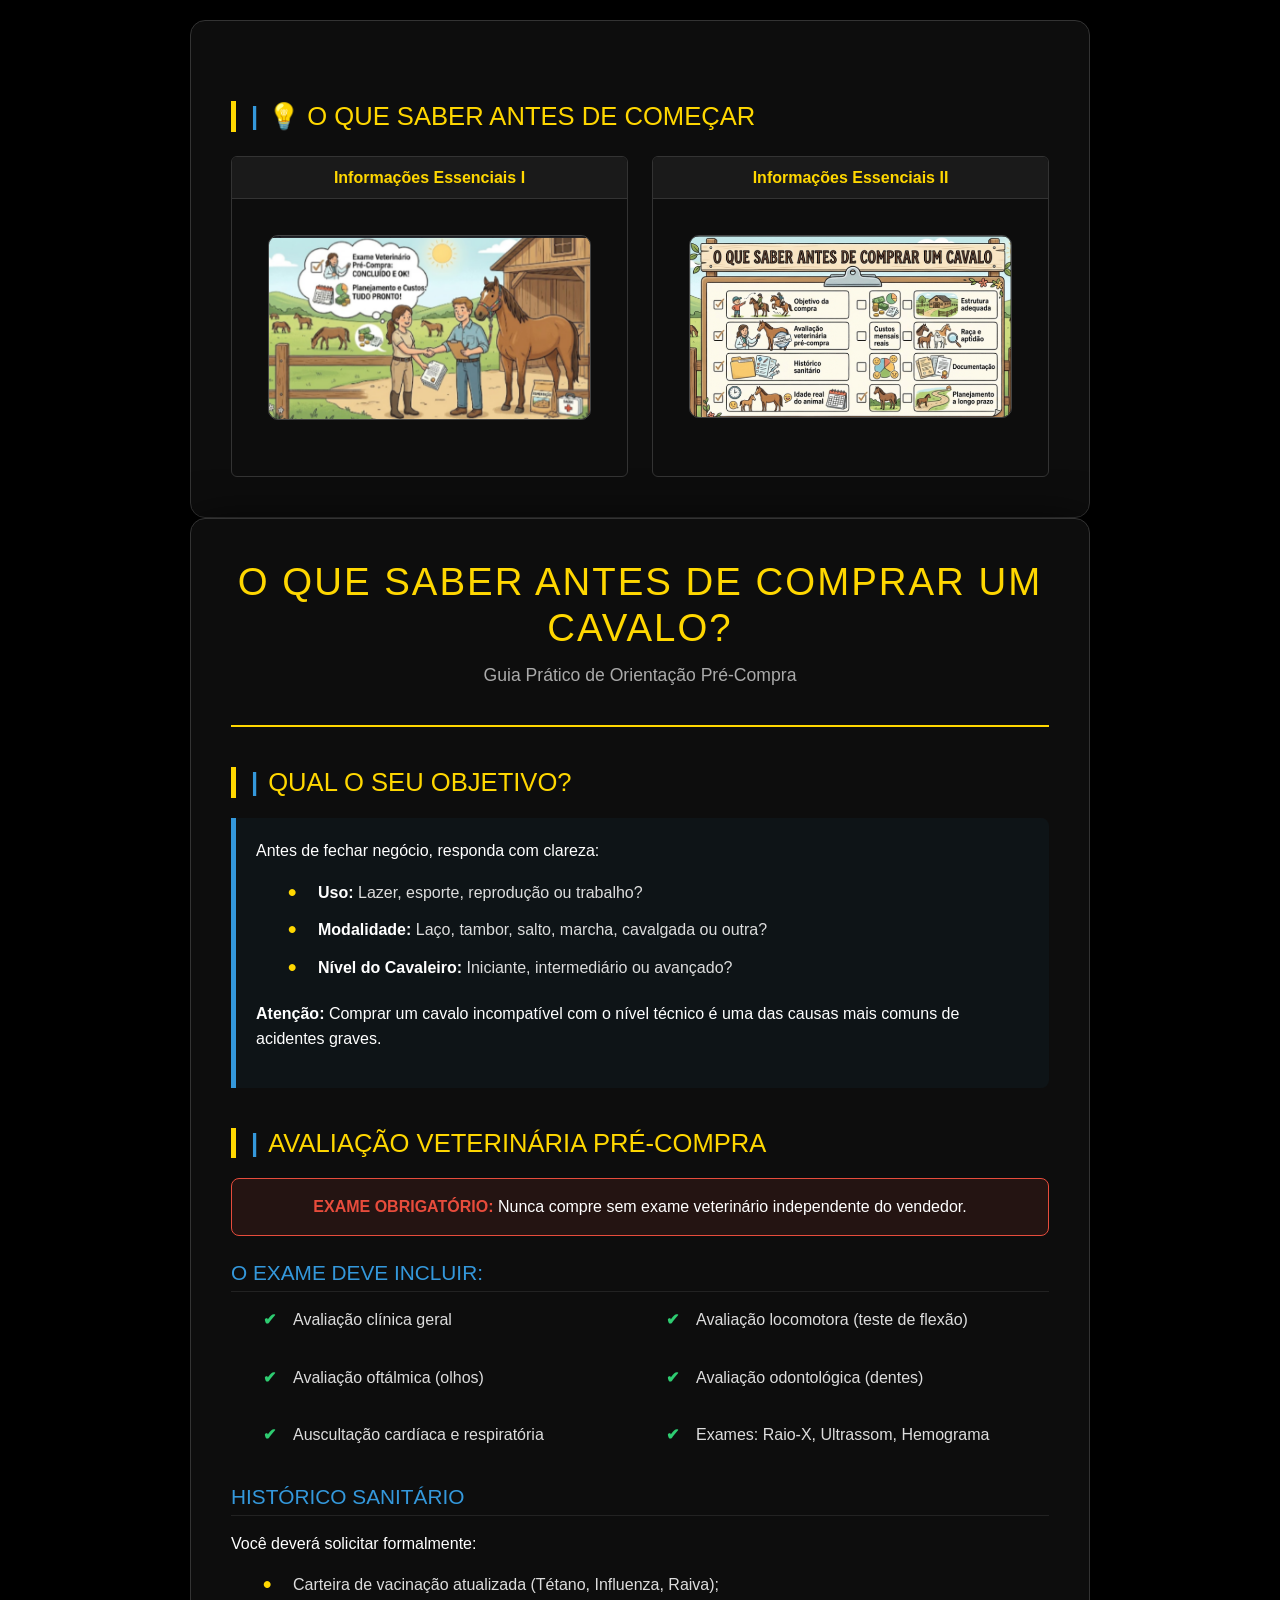
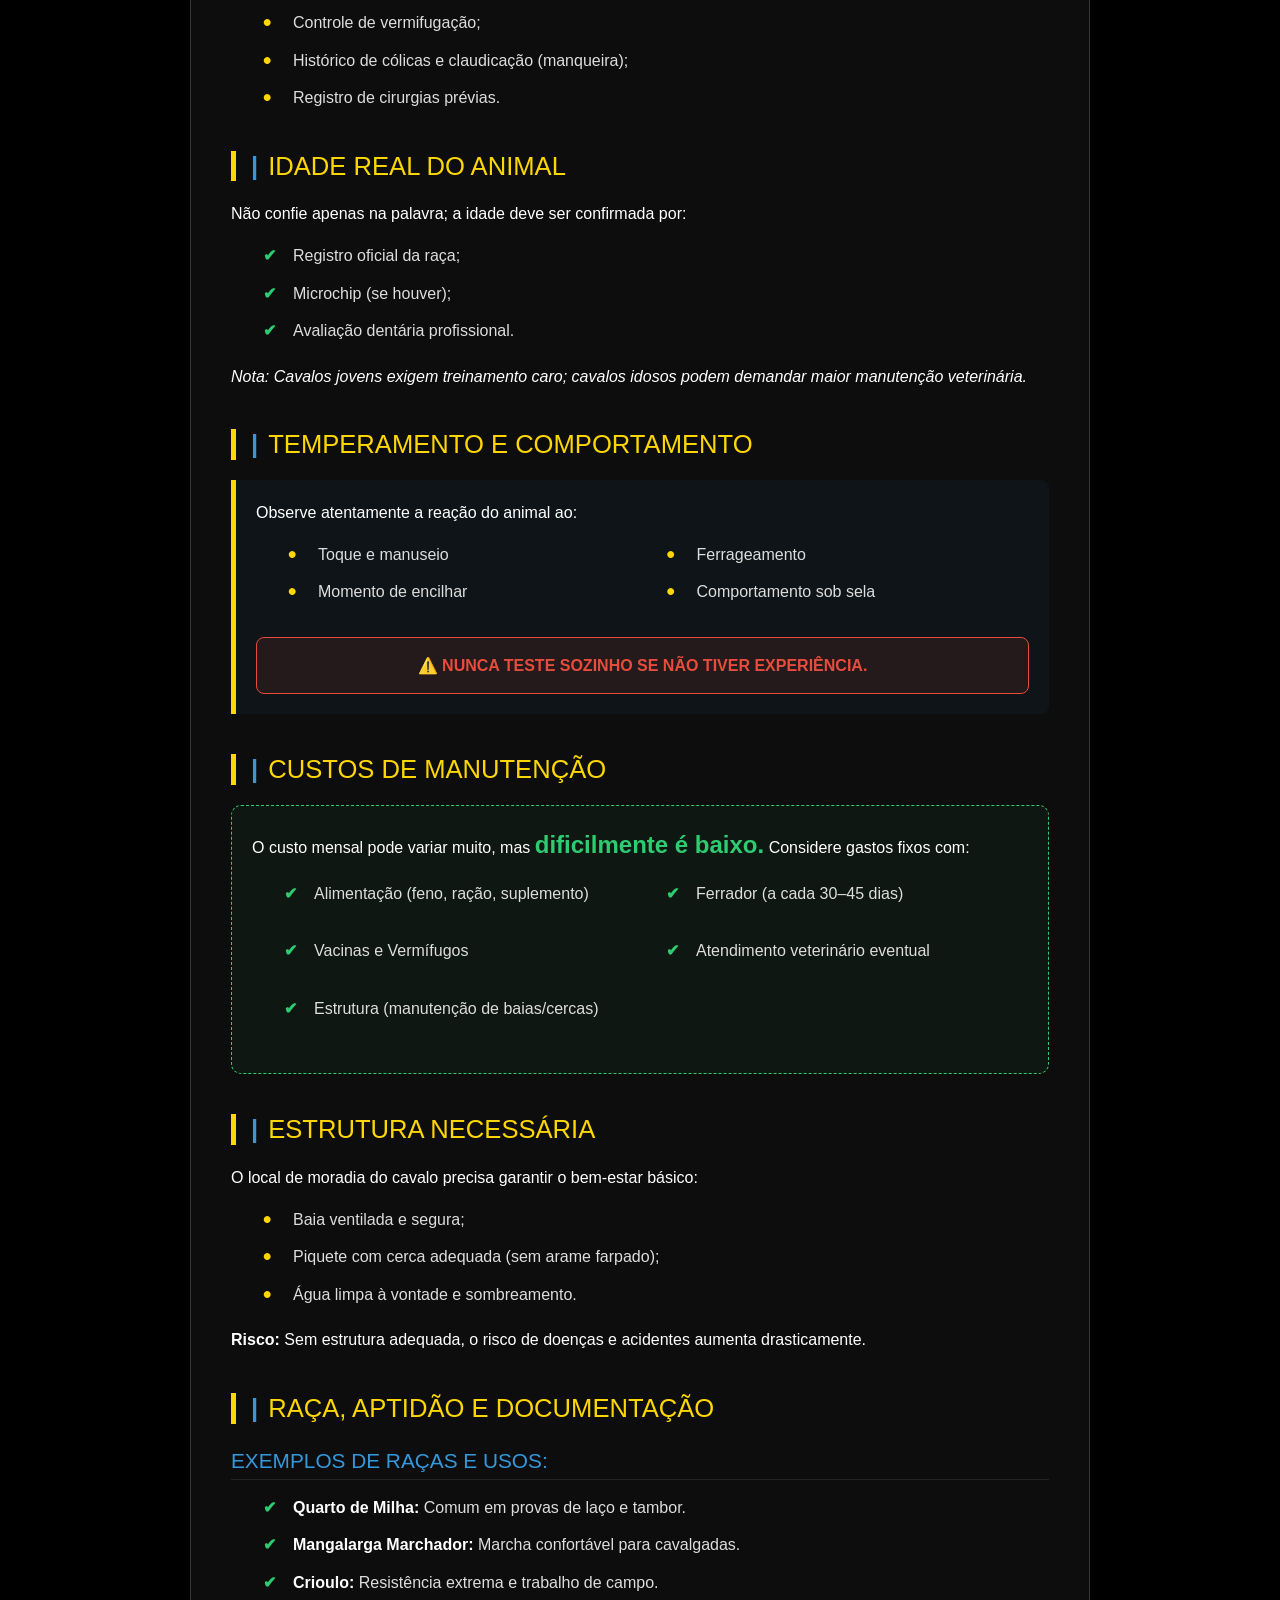
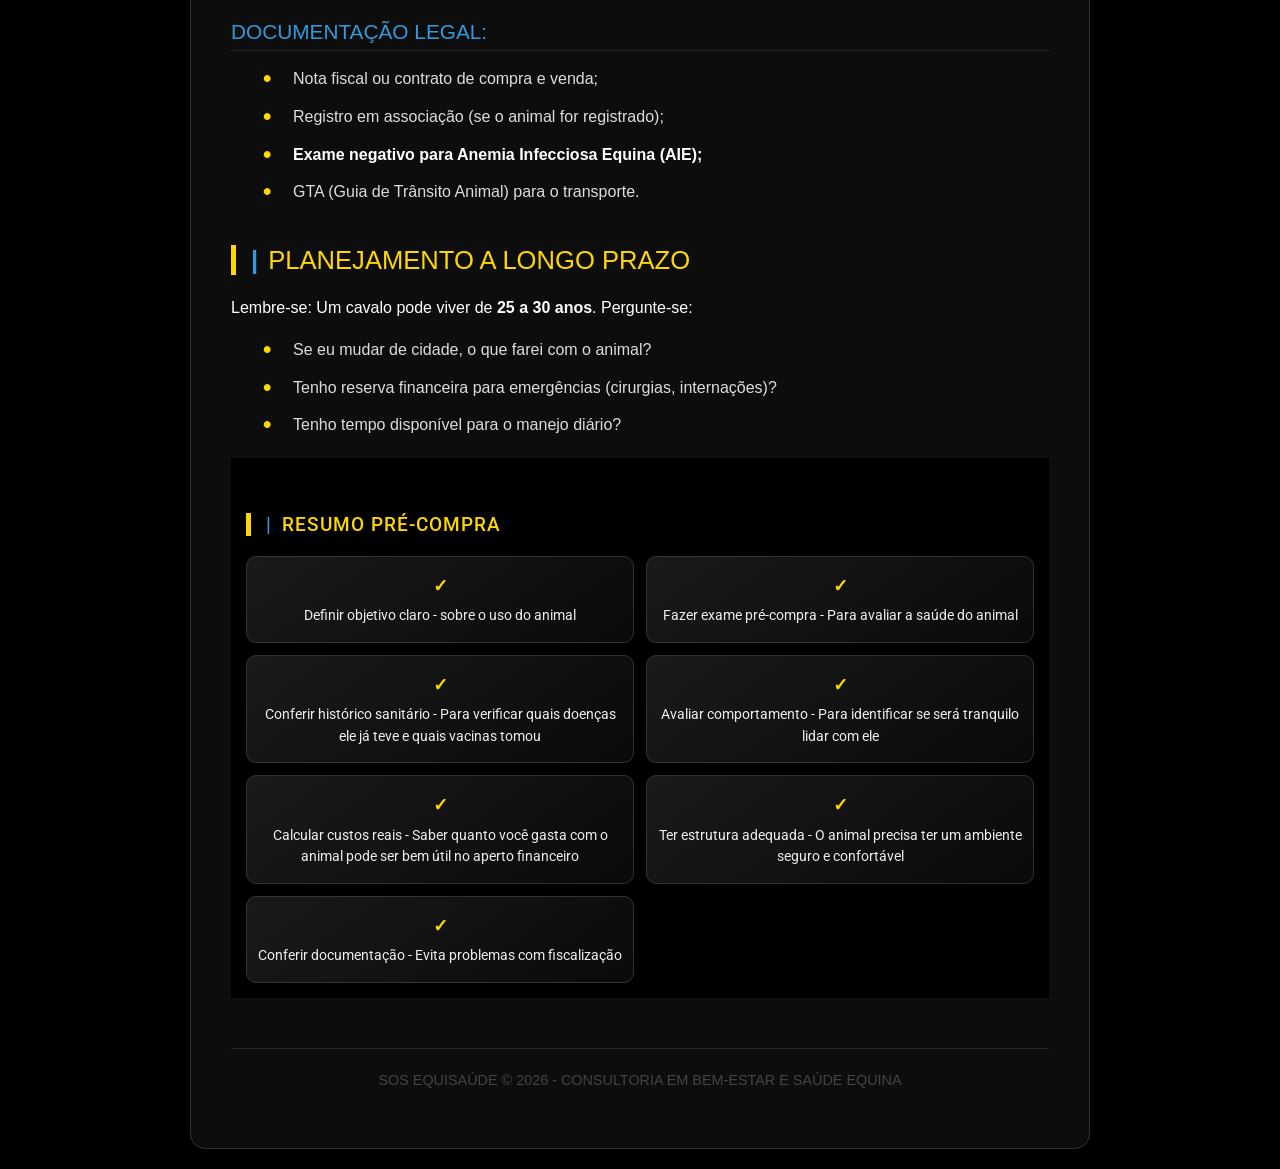
==== antesdecomprar.html @ 5a6c3bdf "pastascsslinkadas" ====
<!DOCTYPE html>
<html lang="pt-BR">
<head>
    <meta charset="UTF-8">
    <meta name="viewport" content="width=device-width, initial-scale=1.0">
    <title>Guia de Compra Equina - SOS Equisaúde</title>
<!DOCTYPE html>
<html lang="pt-br">
<head>
    <meta charset="UTF-8">
    <meta name="viewport" content="width=device-width, initial-scale=1.0">
    <title>Informações Iniciais - SOS Equisaúde</title>
    <link href="https://cdn.jsdelivr.net/npm/bootstrap@5.3.0/dist/css/bootstrap.min.css" rel="stylesheet">
    <link href="https://fonts.googleapis.com/css2?family=Roboto:wght@300;400;700&display=swap" rel="stylesheet">
    <link rel="stylesheet" href="src/css/antesdecomprar.css">
    <style>
        body {
            background-color: #000000;
            color: #ffffff;
            font-family: 'Roboto', sans-serif;
            padding: 40px 20px;
        }

        .card {
            background-color: #0d0d0d;
            border: 1px solid #333;
            color: #ffffff;
            margin-bottom: 20px;
        }

        .card-header {
            background-color: #1a1a1a;
            border-bottom: 1px solid #333;
            color: #ffd700;
            font-weight: bold;
            text-align: center;
        }

        /* CENTRALIZAÇÃO TOTAL DAS IMAGENS */
        .img-container {
            width: 100%;
            display: flex;
            justify-content: center;
            align-items: center;
            padding: 20px;
        }

        .img-container img {
            max-width: 100%;
            height: auto;
            border-radius: 10px;
            border: 1px solid #444;
        }

        h2 {
            color: #ffd700;
            border-left: 5px solid #ffd700;
            padding-left: 15px;
            margin-bottom: 30px;
            text-transform: uppercase;
        }
    </style>
</head>
<body>

    <div class="container">
        <h2 class="mb-4">💡 O que saber antes de começar</h2>
        
        <div class="row g-4">
            <div class="col-md-6">
                <div class="card h-100">
                    <div class="card-header">Informações Essenciais I</div>
                    <div class="card-body">
                        <div class="img-container">
                            <img src="img/oqsaberantes.png" alt="O que saber antes - Parte 1">
                        </div>
                    </div>
                </div>
            </div>

            <div class="col-md-6">
                <div class="card h-100">
                    <div class="card-header">Informações Essenciais II</div>
                    <div class="card-body">
                        <div class="img-container">
                            <img src="img/oquesaberantes.png" alt="O que saber antes - Parte 2">
                        </div>
                    </div>
                </div>
            </div>
        </div>
    </div>

</body>
</html>


<style>
        * { margin: 0; padding: 0; box-sizing: border-box; }
        body { font-family: 'Segoe UI', Tahoma, Geneva, Verdana, sans-serif; background-color: #000; color: #fff; line-height: 1.6; padding: 20px; }
        
        .container { max-width: 900px; margin: 0 auto; background: #0d0d0d; border: 1px solid #333; border-radius: 15px; padding: 40px; box-shadow: 0 10px 50px rgba(0,0,0,0.9); }

        header { text-align: center; border-bottom: 2px solid #ffd700; margin-bottom: 40px; padding-bottom: 20px; }
        h1 { color: #ffd700; text-transform: uppercase; font-size: 2.4rem; letter-spacing: 2px; }
        p.subtitle { color: #aaa; font-size: 1.1rem; margin-top: 10px; }

        h2 { color: #ffd700; text-transform: uppercase; margin-top: 40px; margin-bottom: 20px; font-size: 1.6rem; display: flex; align-items: center; }
        h2::before { content: " | "; color: #3498db; font-weight: bold; margin-right: 10px; }

        h3 { color: #3498db; margin: 25px 0 15px 0; font-size: 1.3rem; text-transform: uppercase; border-bottom: 1px solid #222; padding-bottom: 5px; }

        .highlight-box { background: rgba(52, 152, 219, 0.05); border-left: 5px solid #3498db; padding: 20px; margin: 20px 0; border-radius: 0 8px 8px 0; }
        .warning-box { background: rgba(231, 76, 60, 0.1); border: 1px solid #e74c3c; padding: 15px; border-radius: 8px; margin: 20px 0; text-align: center; }
        .warning-box strong { color: #e74c3c; text-transform: uppercase; }

        .price-box { background: rgba(46, 204, 113, 0.05); border: 1px dashed #2ecc71; padding: 20px; border-radius: 10px; margin: 20px 0; }
        .price-box span { color: #2ecc71; font-weight: bold; font-size: 1.5rem; }

        ul { list-style: none; margin-bottom: 20px; }
        ul li { margin-bottom: 12px; padding-left: 30px; position: relative; color: #ddd; }
        ul li::before { content: "✔"; position: absolute; left: 0; color: #2ecc71; font-weight: bold; }

        .bullet-list li::before { content: "•"; color: #ffd700; font-size: 1.5rem; line-height: 1; }

        .checklist-final { background: #1a1a1a; border: 2px solid #ffd700; padding: 30px; border-radius: 12px; margin-top: 50px; }
        .checklist-final h2 { margin-top: 0; justify-content: center; border-left: none; }
        .checklist-final h2::before { content: "⭐"; border: none; }

        .grid-container { display: grid; grid-template-columns: 1fr 1fr; gap: 20px; }
        @media (max-width: 600px) { .grid-container { grid-template-columns: 1fr; } }

        footer { text-align: center; margin-top: 50px; color: #444; font-size: 0.9rem; border-top: 1px solid #222; padding-top: 20px; }
        strong { color: #fff; }
    </style>
</head>
<body>

<div class="container">
    <header>
        <h1>O que saber antes de comprar um cavalo?</h1>
        <p class="subtitle">Guia Prático de Orientação Pré-Compra</p>
    </header>

    <section>
        <h2>Qual o seu objetivo?</h2>
        <div class="highlight-box">
            <p>Antes de fechar negócio, responda com clareza:</p>
            <ul class="bullet-list">
                <li><strong>Uso:</strong> Lazer, esporte, reprodução ou trabalho?</li>
                <li><strong>Modalidade:</strong> Laço, tambor, salto, marcha, cavalgada ou outra?</li>
                <li><strong>Nível do Cavaleiro:</strong> Iniciante, intermediário ou avançado?</li>
            </ul>
            <p><strong>Atenção:</strong> Comprar um cavalo incompatível com o nível técnico é uma das causas mais comuns de acidentes graves.</p>
        </div>
    </section>

    <section>
        <h2>Avaliação Veterinária Pré-Compra</h2>
        <div class="warning-box">
            <strong>Exame Obrigatório:</strong> Nunca compre sem exame veterinário independente do vendedor.
        </div>
        <h3>O exame deve incluir:</h3>
        <ul class="grid-container">
            <li>Avaliação clínica geral</li>
            <li>Avaliação locomotora (teste de flexão)</li>
            <li>Avaliação oftálmica (olhos)</li>
            <li>Avaliação odontológica (dentes)</li>
            <li>Auscultação cardíaca e respiratória</li>
            <li>Exames: Raio-X, Ultrassom, Hemograma</li>
        </ul>

        <h3>Histórico Sanitário</h3>
        <p>Você deverá solicitar formalmente:</p>
        <ul class="bullet-list">
            <li>Carteira de vacinação atualizada (Tétano, Influenza, Raiva);</li>
            <li>Controle de vermifugação;</li>
            <li>Histórico de cólicas e claudicação (manqueira);</li>
            <li>Registro de cirurgias prévias.</li>
        </ul>
    </section>

    <section>
        <h2>Idade Real do Animal</h2>
        <p>Não confie apenas na palavra; a idade deve ser confirmada por:</p>
        <ul>
            <li>Registro oficial da raça;</li>
            <li>Microchip (se houver);</li>
            <li>Avaliação dentária profissional.</li>
        </ul>
        <p><em>Nota: Cavalos jovens exigem treinamento caro; cavalos idosos podem demandar maior manutenção veterinária.</em></p>
    </section>

    <section>
        <h2>Temperamento e Comportamento</h2>
        <div class="highlight-box" style="border-left-color: #ffd700;">
            <p>Observe atentamente a reação do animal ao:</p>
            <ul class="bullet-list" style="column-count: 2;">
                <li>Toque e manuseio</li>
                <li>Momento de encilhar</li>
                <li>Ferrageamento</li>
                <li>Comportamento sob sela</li>
            </ul>
            <p class="warning-box" style="margin-bottom: 0;">⚠️ <strong>Nunca teste sozinho se não tiver experiência.</strong></p>
        </div>
    </section>

    <section>
        <h2>Custos de Manutenção</h2>
        <div class="price-box">
            <p>O custo mensal pode variar muito, mas <span>dificilmente é baixo.</span> Considere gastos fixos com:</p>
            <ul class="grid-container" style="margin-top: 15px;">
                <li>Alimentação (feno, ração, suplemento)</li>
                <li>Ferrador (a cada 30–45 dias)</li>
                <li>Vacinas e Vermífugos</li>
                <li>Atendimento veterinário eventual</li>
                <li>Estrutura (manutenção de baias/cercas)</li>
            </ul>
        </div>
    </section>

    <section>
        <h2>Estrutura Necessária</h2>
        <p>O local de moradia do cavalo precisa garantir o bem-estar básico:</p>
        <ul class="bullet-list">
            <li>Baia ventilada e segura;</li>
            <li>Piquete com cerca adequada (sem arame farpado);</li>
            <li>Água limpa à vontade e sombreamento.</li>
        </ul>
        <p><strong>Risco:</strong> Sem estrutura adequada, o risco de doenças e acidentes aumenta drasticamente.</p>
    </section>

    <section>
        <h2>Raça, Aptidão e Documentação</h2>
        <h3>Exemplos de Raças e Usos:</h3>
        <ul>
            <li><strong>Quarto de Milha:</strong> Comum em provas de laço e tambor.</li>
            <li><strong>Mangalarga Marchador:</strong> Marcha confortável para cavalgadas.</li>
            <li><strong>Crioulo:</strong> Resistência extrema e trabalho de campo.</li>
        </ul>

        <h3>Documentação Legal:</h3>
        <ul class="bullet-list">
            <li>Nota fiscal ou contrato de compra e venda;</li>
            <li>Registro em associação (se o animal for registrado);</li>
            <li><strong>Exame negativo para Anemia Infecciosa Equina (AIE);</strong></li>
            <li>GTA (Guia de Trânsito Animal) para o transporte.</li>
        </ul>
    </section>

    <section>
        <h2>Planejamento a Longo Prazo</h2>
        <p>Lembre-se: Um cavalo pode viver de <strong>25 a 30 anos</strong>. Pergunte-se:</p>
        <ul class="bullet-list">
            <li>Se eu mudar de cidade, o que farei com o animal?</li>
            <li>Tenho reserva financeira para emergências (cirurgias, internações)?</li>
            <li>Tenho tempo disponível para o manejo diário?</li>
        </ul>
    </section>
<style>
    .compra-app-module {
        background-color: #000;
        color: #fff;
        font-family: 'Segoe UI', Roboto, sans-serif;
        padding: 15px;
    }

    .compra-app-module .checklist-grid {
        display: grid;
        grid-template-columns: repeat(2, 1fr);
        gap: 12px;
        margin-top: 20px;
    }

    .compra-app-module h2 {
        color: #ffd700;
        font-size: 1.2rem;
        text-transform: uppercase;
        text-align: center;
        letter-spacing: 1px;
        margin-bottom: 10px;
    }

    /* Estilização dos Botões */
    .compra-app-module .btn-check {
        background: linear-gradient(145deg, #1a1a1a, #0a0a0a);
        border: 1px solid #333;
        border-radius: 10px;
        color: #eee;
        padding: 15px 10px;
        font-size: 0.85rem;
        text-align: center;
        display: flex;
        flex-direction: column;
        align-items: center;
        justify-content: center;
        cursor: pointer;
        transition: all 0.3s ease;
        box-shadow: 0 4px 6px rgba(0,0,0,0.3);
        position: relative;
        overflow: hidden;
    }

    /* Ícone de check dourado acima do texto */
    .compra-app-module .btn-check::before {
        content: "✓";
        color: #ffd700;
        font-weight: bold;
        font-size: 1.1rem;
        margin-bottom: 5px;
    }

    /* ANIMAÇÕES */
    
    /* Efeito ao passar o mouse ou manter pressionado */
    .compra-app-module .btn-check:hover {
        border-color: #ffd700;
        transform: translateY(-3px);
        background: linear-gradient(145deg, #222, #111);
        box-shadow: 0 6px 12px rgba(255, 215, 0, 0.15);
    }

    /* Efeito de clique (feedback visual) */
    .compra-app-module .btn-check:active {
        transform: scale(0.95);
        background: #ffd700;
        color: #000;
    }

    .compra-app-module .btn-check:active::before {
        color: #000;
    }

    /* Ajuste para telas pequenas (coluna única) */
    @media (max-width: 400px) {
        .compra-app-module .checklist-grid {
            grid-template-columns: 1fr;
        }
        .compra-app-module .btn-check {
            flex-direction: row;
            justify-content: flex-start;
            padding-left: 20px;
        }
        .compra-app-module .btn-check::before {
            margin-bottom: 0;
            margin-right: 15px;
        }
    }
</style>

<div class="compra-app-module">
    <h2>Resumo Pré-Compra</h2>
    
    <div class="checklist-grid">
        <div class="btn-check">Definir objetivo claro - sobre o uso do animal</div>
        <div class="btn-check">Fazer exame pré-compra - Para avaliar a saúde do animal</div>
        <div class="btn-check">Conferir histórico sanitário - Para verificar quais doenças ele já teve e quais vacinas tomou</div>
        <div class="btn-check">Avaliar comportamento - Para identificar se será tranquilo lidar com ele</div>
        <div class="btn-check">Calcular custos reais - Saber quanto você gasta com o animal pode ser bem útil no aperto financeiro</div>
        <div class="btn-check">Ter estrutura adequada - O animal precisa ter um ambiente seguro e confortável</div>
        <div class="btn-check" style="grid-column: span 1;">Conferir documentação - Evita problemas com fiscalização</div>
    </div>
</div>
    <footer>
        <p>SOS EQUISAÚDE © 2026 - CONSULTORIA EM BEM-ESTAR E SAÚDE EQUINA</p>
    </footer>
</div>
---- src/css/antesdecomprar.css ----
body {
            background-color: #000000;
            color: #ffffff;
            font-family: 'Roboto', sans-serif;
            padding: 40px 20px;
        }

        .card {
            background-color: #0d0d0d;
            border: 1px solid #333;
            color: #ffffff;
            margin-bottom: 20px;
        }

        .card-header {
            background-color: #1a1a1a;
            border-bottom: 1px solid #333;
            color: #ffd700;
            font-weight: bold;
            text-align: center;
        }

        /* CENTRALIZAÇÃO TOTAL DAS IMAGENS */
        .img-container {
            width: 100%;
            display: flex;
            justify-content: center;
            align-items: center;
            padding: 20px;
        }

        .img-container img {
            max-width: 100%;
            height: auto;
            border-radius: 10px;
            border: 1px solid #444;
        }

        h2 {
            color: #ffd700;
            border-left: 5px solid #ffd700;
            padding-left: 15px;
            margin-bottom: 30px;
            text-transform: uppercase;
        }
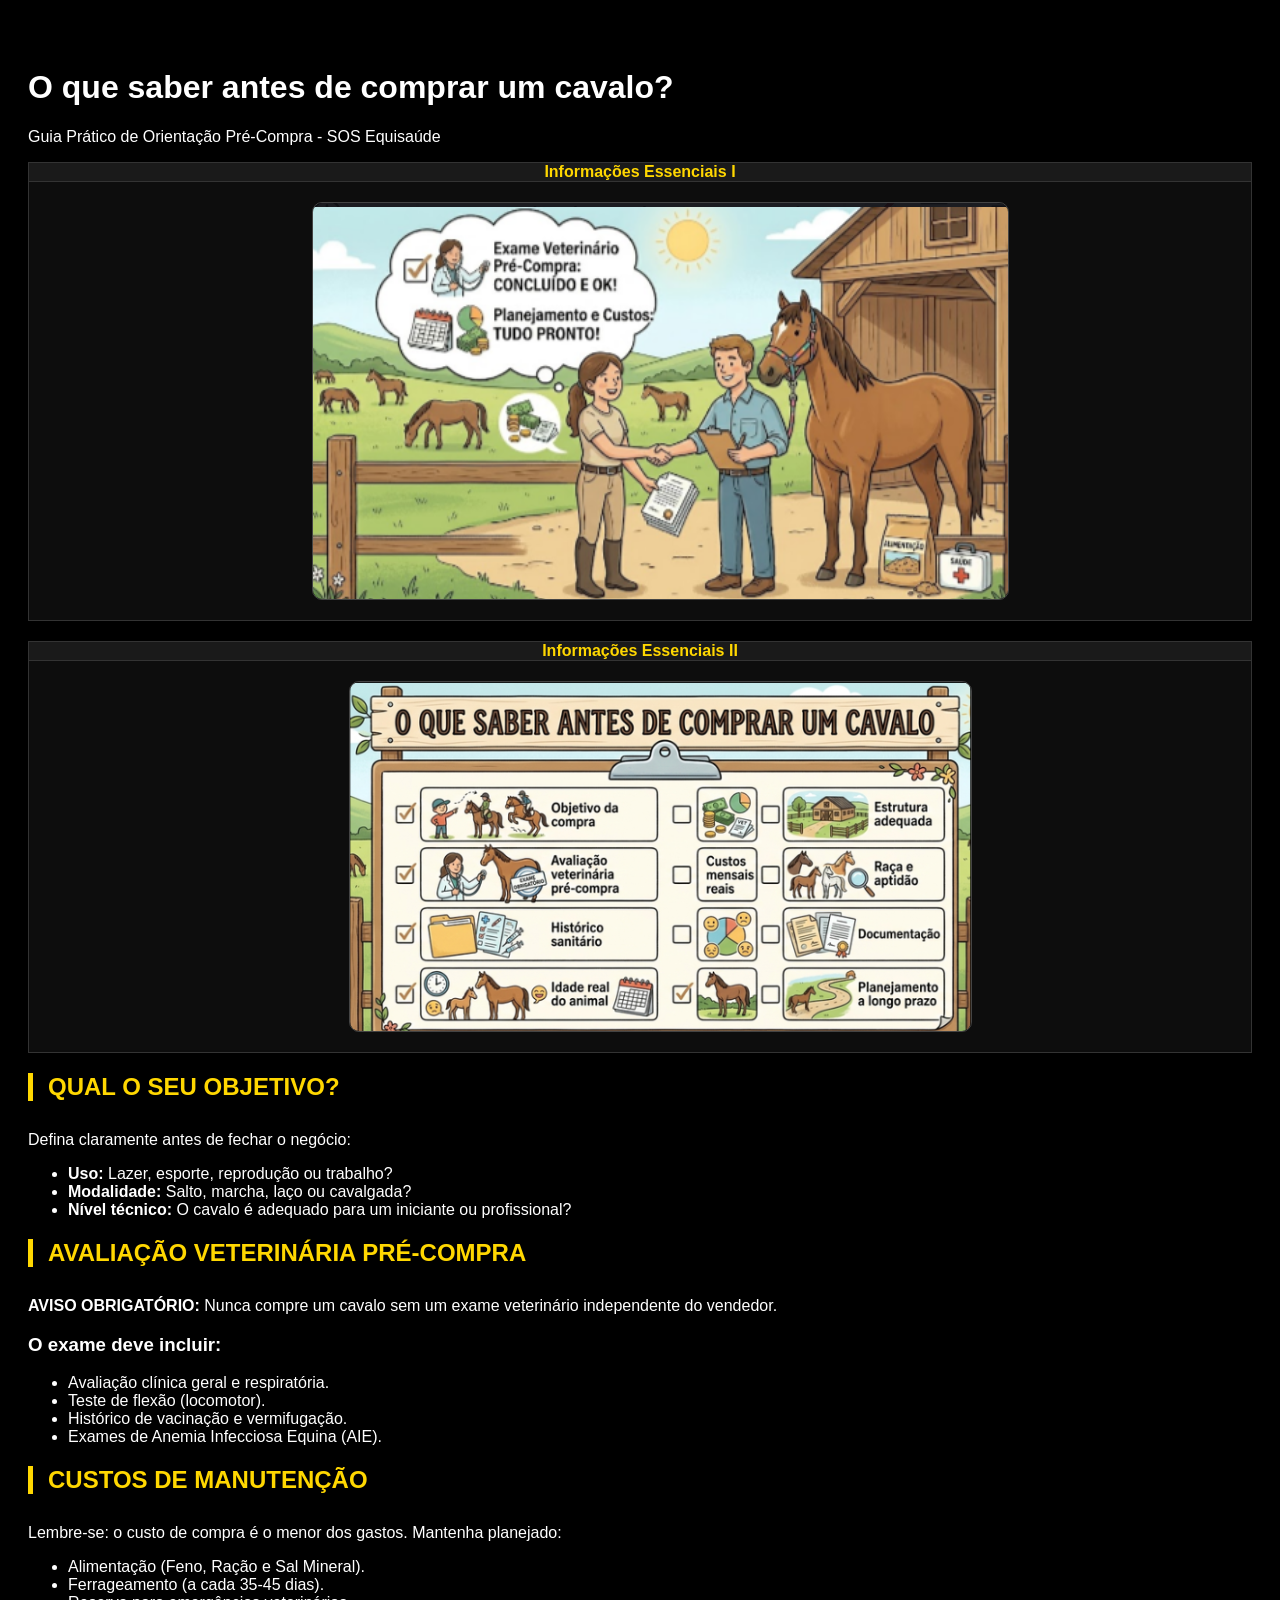
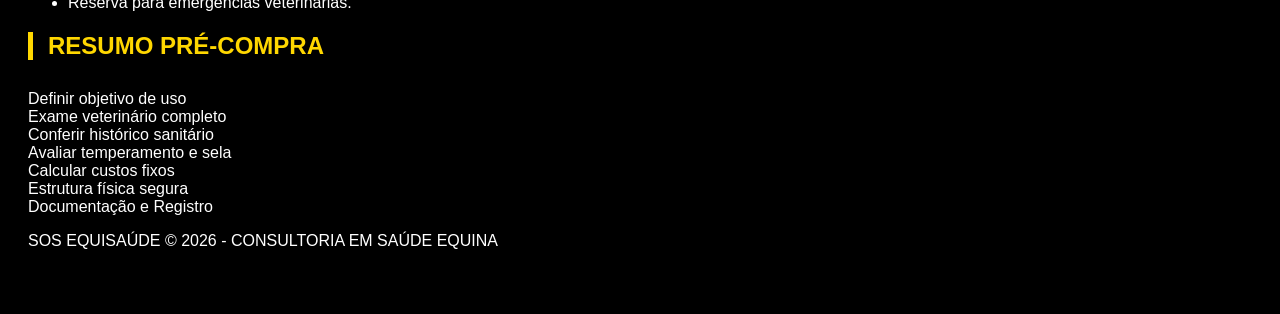
==== commit 1705275a: "pronto" ====
--- a/antesdecomprar.html
+++ b/antesdecomprar.html
@@ -4,364 +4,86 @@
     <meta charset="UTF-8">
     <meta name="viewport" content="width=device-width, initial-scale=1.0">
     <title>Guia de Compra Equina - SOS Equisaúde</title>
-<!DOCTYPE html>
-<html lang="pt-br">
-<head>
-    <meta charset="UTF-8">
-    <meta name="viewport" content="width=device-width, initial-scale=1.0">
-    <title>Informações Iniciais - SOS Equisaúde</title>
-    <link href="https://cdn.jsdelivr.net/npm/bootstrap@5.3.0/dist/css/bootstrap.min.css" rel="stylesheet">
-    <link href="https://fonts.googleapis.com/css2?family=Roboto:wght@300;400;700&display=swap" rel="stylesheet">
     <link rel="stylesheet" href="src/css/antesdecomprar.css">
-    <style>
-        body {
-            background-color: #000000;
-            color: #ffffff;
-            font-family: 'Roboto', sans-serif;
-            padding: 40px 20px;
-        }
-
-        .card {
-            background-color: #0d0d0d;
-            border: 1px solid #333;
-            color: #ffffff;
-            margin-bottom: 20px;
-        }
-
-        .card-header {
-            background-color: #1a1a1a;
-            border-bottom: 1px solid #333;
-            color: #ffd700;
-            font-weight: bold;
-            text-align: center;
-        }
-
-        /* CENTRALIZAÇÃO TOTAL DAS IMAGENS */
-        .img-container {
-            width: 100%;
-            display: flex;
-            justify-content: center;
-            align-items: center;
-            padding: 20px;
-        }
-
-        .img-container img {
-            max-width: 100%;
-            height: auto;
-            border-radius: 10px;
-            border: 1px solid #444;
-        }
-
-        h2 {
-            color: #ffd700;
-            border-left: 5px solid #ffd700;
-            padding-left: 15px;
-            margin-bottom: 30px;
-            text-transform: uppercase;
-        }
-    </style>
-</head>
-<body>
-
-    <div class="container">
-        <h2 class="mb-4">💡 O que saber antes de começar</h2>
-        
-        <div class="row g-4">
-            <div class="col-md-6">
-                <div class="card h-100">
-                    <div class="card-header">Informações Essenciais I</div>
-                    <div class="card-body">
-                        <div class="img-container">
-                            <img src="img/oqsaberantes.png" alt="O que saber antes - Parte 1">
-                        </div>
-                    </div>
-                </div>
-            </div>
-
-            <div class="col-md-6">
-                <div class="card h-100">
-                    <div class="card-header">Informações Essenciais II</div>
-                    <div class="card-body">
-                        <div class="img-container">
-                            <img src="img/oquesaberantes.png" alt="O que saber antes - Parte 2">
-                        </div>
-                    </div>
-                </div>
-            </div>
-        </div>
-    </div>
-
-</body>
-</html>
-
-
-<style>
-        * { margin: 0; padding: 0; box-sizing: border-box; }
-        body { font-family: 'Segoe UI', Tahoma, Geneva, Verdana, sans-serif; background-color: #000; color: #fff; line-height: 1.6; padding: 20px; }
-        
-        .container { max-width: 900px; margin: 0 auto; background: #0d0d0d; border: 1px solid #333; border-radius: 15px; padding: 40px; box-shadow: 0 10px 50px rgba(0,0,0,0.9); }
-
-        header { text-align: center; border-bottom: 2px solid #ffd700; margin-bottom: 40px; padding-bottom: 20px; }
-        h1 { color: #ffd700; text-transform: uppercase; font-size: 2.4rem; letter-spacing: 2px; }
-        p.subtitle { color: #aaa; font-size: 1.1rem; margin-top: 10px; }
-
-        h2 { color: #ffd700; text-transform: uppercase; margin-top: 40px; margin-bottom: 20px; font-size: 1.6rem; display: flex; align-items: center; }
-        h2::before { content: " | "; color: #3498db; font-weight: bold; margin-right: 10px; }
-
-        h3 { color: #3498db; margin: 25px 0 15px 0; font-size: 1.3rem; text-transform: uppercase; border-bottom: 1px solid #222; padding-bottom: 5px; }
-
-        .highlight-box { background: rgba(52, 152, 219, 0.05); border-left: 5px solid #3498db; padding: 20px; margin: 20px 0; border-radius: 0 8px 8px 0; }
-        .warning-box { background: rgba(231, 76, 60, 0.1); border: 1px solid #e74c3c; padding: 15px; border-radius: 8px; margin: 20px 0; text-align: center; }
-        .warning-box strong { color: #e74c3c; text-transform: uppercase; }
-
-        .price-box { background: rgba(46, 204, 113, 0.05); border: 1px dashed #2ecc71; padding: 20px; border-radius: 10px; margin: 20px 0; }
-        .price-box span { color: #2ecc71; font-weight: bold; font-size: 1.5rem; }
-
-        ul { list-style: none; margin-bottom: 20px; }
-        ul li { margin-bottom: 12px; padding-left: 30px; position: relative; color: #ddd; }
-        ul li::before { content: "✔"; position: absolute; left: 0; color: #2ecc71; font-weight: bold; }
-
-        .bullet-list li::before { content: "•"; color: #ffd700; font-size: 1.5rem; line-height: 1; }
-
-        .checklist-final { background: #1a1a1a; border: 2px solid #ffd700; padding: 30px; border-radius: 12px; margin-top: 50px; }
-        .checklist-final h2 { margin-top: 0; justify-content: center; border-left: none; }
-        .checklist-final h2::before { content: "⭐"; border: none; }
-
-        .grid-container { display: grid; grid-template-columns: 1fr 1fr; gap: 20px; }
-        @media (max-width: 600px) { .grid-container { grid-template-columns: 1fr; } }
-
-        footer { text-align: center; margin-top: 50px; color: #444; font-size: 0.9rem; border-top: 1px solid #222; padding-top: 20px; }
-        strong { color: #fff; }
-    </style>
 </head>
 <body>
 
 <div class="container">
     <header>
         <h1>O que saber antes de comprar um cavalo?</h1>
-        <p class="subtitle">Guia Prático de Orientação Pré-Compra</p>
+        <p>Guia Prático de Orientação Pré-Compra - SOS Equisaúde</p>
     </header>
+
+    <section class="card-grid">
+        <div class="card">
+            <div class="card-header">Informações Essenciais I</div>
+            <div class="img-container">
+                <img src="src/img/oqsaberantes.png" alt="O que saber antes parte 1">
+            </div>
+        </div>
+        <div class="card">
+            <div class="card-header">Informações Essenciais II</div>
+            <div class="img-container">
+                <img src="src/img/oquesaberantes.png" alt="O que saber antes parte 2">
+            </div>
+        </div>
+    </section>
 
     <section>
         <h2>Qual o seu objetivo?</h2>
         <div class="highlight-box">
-            <p>Antes de fechar negócio, responda com clareza:</p>
-            <ul class="bullet-list">
+            <p>Defina claramente antes de fechar o negócio:</p>
+            <ul>
                 <li><strong>Uso:</strong> Lazer, esporte, reprodução ou trabalho?</li>
-                <li><strong>Modalidade:</strong> Laço, tambor, salto, marcha, cavalgada ou outra?</li>
-                <li><strong>Nível do Cavaleiro:</strong> Iniciante, intermediário ou avançado?</li>
+                <li><strong>Modalidade:</strong> Salto, marcha, laço ou cavalgada?</li>
+                <li><strong>Nível técnico:</strong> O cavalo é adequado para um iniciante ou profissional?</li>
             </ul>
-            <p><strong>Atenção:</strong> Comprar um cavalo incompatível com o nível técnico é uma das causas mais comuns de acidentes graves.</p>
         </div>
     </section>
 
     <section>
         <h2>Avaliação Veterinária Pré-Compra</h2>
         <div class="warning-box">
-            <strong>Exame Obrigatório:</strong> Nunca compre sem exame veterinário independente do vendedor.
+            <strong>AVISO OBRIGATÓRIO:</strong> Nunca compre um cavalo sem um exame veterinário independente do vendedor.
         </div>
         <h3>O exame deve incluir:</h3>
-        <ul class="grid-container">
-            <li>Avaliação clínica geral</li>
-            <li>Avaliação locomotora (teste de flexão)</li>
-            <li>Avaliação oftálmica (olhos)</li>
-            <li>Avaliação odontológica (dentes)</li>
-            <li>Auscultação cardíaca e respiratória</li>
-            <li>Exames: Raio-X, Ultrassom, Hemograma</li>
+        <ul>
+            <li>Avaliação clínica geral e respiratória.</li>
+            <li>Teste de flexão (locomotor).</li>
+            <li>Histórico de vacinação e vermifugação.</li>
+            <li>Exames de Anemia Infecciosa Equina (AIE).</li>
         </ul>
-
-        <h3>Histórico Sanitário</h3>
-        <p>Você deverá solicitar formalmente:</p>
-        <ul class="bullet-list">
-            <li>Carteira de vacinação atualizada (Tétano, Influenza, Raiva);</li>
-            <li>Controle de vermifugação;</li>
-            <li>Histórico de cólicas e claudicação (manqueira);</li>
-            <li>Registro de cirurgias prévias.</li>
-        </ul>
-    </section>
-
-    <section>
-        <h2>Idade Real do Animal</h2>
-        <p>Não confie apenas na palavra; a idade deve ser confirmada por:</p>
-        <ul>
-            <li>Registro oficial da raça;</li>
-            <li>Microchip (se houver);</li>
-            <li>Avaliação dentária profissional.</li>
-        </ul>
-        <p><em>Nota: Cavalos jovens exigem treinamento caro; cavalos idosos podem demandar maior manutenção veterinária.</em></p>
-    </section>
-
-    <section>
-        <h2>Temperamento e Comportamento</h2>
-        <div class="highlight-box" style="border-left-color: #ffd700;">
-            <p>Observe atentamente a reação do animal ao:</p>
-            <ul class="bullet-list" style="column-count: 2;">
-                <li>Toque e manuseio</li>
-                <li>Momento de encilhar</li>
-                <li>Ferrageamento</li>
-                <li>Comportamento sob sela</li>
-            </ul>
-            <p class="warning-box" style="margin-bottom: 0;">⚠️ <strong>Nunca teste sozinho se não tiver experiência.</strong></p>
-        </div>
     </section>
 
     <section>
         <h2>Custos de Manutenção</h2>
         <div class="price-box">
-            <p>O custo mensal pode variar muito, mas <span>dificilmente é baixo.</span> Considere gastos fixos com:</p>
-            <ul class="grid-container" style="margin-top: 15px;">
-                <li>Alimentação (feno, ração, suplemento)</li>
-                <li>Ferrador (a cada 30–45 dias)</li>
-                <li>Vacinas e Vermífugos</li>
-                <li>Atendimento veterinário eventual</li>
-                <li>Estrutura (manutenção de baias/cercas)</li>
+            <p>Lembre-se: o custo de compra é o menor dos gastos. Mantenha planejado:</p>
+            <ul>
+                <li>Alimentação (Feno, Ração e Sal Mineral).</li>
+                <li>Ferrageamento (a cada 35-45 dias).</li>
+                <li>Reserva para emergências veterinárias.</li>
             </ul>
         </div>
     </section>
 
     <section>
-        <h2>Estrutura Necessária</h2>
-        <p>O local de moradia do cavalo precisa garantir o bem-estar básico:</p>
-        <ul class="bullet-list">
-            <li>Baia ventilada e segura;</li>
-            <li>Piquete com cerca adequada (sem arame farpado);</li>
-            <li>Água limpa à vontade e sombreamento.</li>
-        </ul>
-        <p><strong>Risco:</strong> Sem estrutura adequada, o risco de doenças e acidentes aumenta drasticamente.</p>
+        <h2>Resumo Pré-Compra</h2>
+        <div class="checklist-grid">
+            <div class="btn-check">Definir objetivo de uso</div>
+            <div class="btn-check">Exame veterinário completo</div>
+            <div class="btn-check">Conferir histórico sanitário</div>
+            <div class="btn-check">Avaliar temperamento e sela</div>
+            <div class="btn-check">Calcular custos fixos</div>
+            <div class="btn-check">Estrutura física segura</div>
+            <div class="btn-check">Documentação e Registro</div>
+        </div>
     </section>
 
-    <section>
-        <h2>Raça, Aptidão e Documentação</h2>
-        <h3>Exemplos de Raças e Usos:</h3>
-        <ul>
-            <li><strong>Quarto de Milha:</strong> Comum em provas de laço e tambor.</li>
-            <li><strong>Mangalarga Marchador:</strong> Marcha confortável para cavalgadas.</li>
-            <li><strong>Crioulo:</strong> Resistência extrema e trabalho de campo.</li>
-        </ul>
-
-        <h3>Documentação Legal:</h3>
-        <ul class="bullet-list">
-            <li>Nota fiscal ou contrato de compra e venda;</li>
-            <li>Registro em associação (se o animal for registrado);</li>
-            <li><strong>Exame negativo para Anemia Infecciosa Equina (AIE);</strong></li>
-            <li>GTA (Guia de Trânsito Animal) para o transporte.</li>
-        </ul>
-    </section>
-
-    <section>
-        <h2>Planejamento a Longo Prazo</h2>
-        <p>Lembre-se: Um cavalo pode viver de <strong>25 a 30 anos</strong>. Pergunte-se:</p>
-        <ul class="bullet-list">
-            <li>Se eu mudar de cidade, o que farei com o animal?</li>
-            <li>Tenho reserva financeira para emergências (cirurgias, internações)?</li>
-            <li>Tenho tempo disponível para o manejo diário?</li>
-        </ul>
-    </section>
-<style>
-    .compra-app-module {
-        background-color: #000;
-        color: #fff;
-        font-family: 'Segoe UI', Roboto, sans-serif;
-        padding: 15px;
-    }
-
-    .compra-app-module .checklist-grid {
-        display: grid;
-        grid-template-columns: repeat(2, 1fr);
-        gap: 12px;
-        margin-top: 20px;
-    }
-
-    .compra-app-module h2 {
-        color: #ffd700;
-        font-size: 1.2rem;
-        text-transform: uppercase;
-        text-align: center;
-        letter-spacing: 1px;
-        margin-bottom: 10px;
-    }
-
-    /* Estilização dos Botões */
-    .compra-app-module .btn-check {
-        background: linear-gradient(145deg, #1a1a1a, #0a0a0a);
-        border: 1px solid #333;
-        border-radius: 10px;
-        color: #eee;
-        padding: 15px 10px;
-        font-size: 0.85rem;
-        text-align: center;
-        display: flex;
-        flex-direction: column;
-        align-items: center;
-        justify-content: center;
-        cursor: pointer;
-        transition: all 0.3s ease;
-        box-shadow: 0 4px 6px rgba(0,0,0,0.3);
-        position: relative;
-        overflow: hidden;
-    }
-
-    /* Ícone de check dourado acima do texto */
-    .compra-app-module .btn-check::before {
-        content: "✓";
-        color: #ffd700;
-        font-weight: bold;
-        font-size: 1.1rem;
-        margin-bottom: 5px;
-    }
-
-    /* ANIMAÇÕES */
-    
-    /* Efeito ao passar o mouse ou manter pressionado */
-    .compra-app-module .btn-check:hover {
-        border-color: #ffd700;
-        transform: translateY(-3px);
-        background: linear-gradient(145deg, #222, #111);
-        box-shadow: 0 6px 12px rgba(255, 215, 0, 0.15);
-    }
-
-    /* Efeito de clique (feedback visual) */
-    .compra-app-module .btn-check:active {
-        transform: scale(0.95);
-        background: #ffd700;
-        color: #000;
-    }
-
-    .compra-app-module .btn-check:active::before {
-        color: #000;
-    }
-
-    /* Ajuste para telas pequenas (coluna única) */
-    @media (max-width: 400px) {
-        .compra-app-module .checklist-grid {
-            grid-template-columns: 1fr;
-        }
-        .compra-app-module .btn-check {
-            flex-direction: row;
-            justify-content: flex-start;
-            padding-left: 20px;
-        }
-        .compra-app-module .btn-check::before {
-            margin-bottom: 0;
-            margin-right: 15px;
-        }
-    }
-</style>
-
-<div class="compra-app-module">
-    <h2>Resumo Pré-Compra</h2>
-    
-    <div class="checklist-grid">
-        <div class="btn-check">Definir objetivo claro - sobre o uso do animal</div>
-        <div class="btn-check">Fazer exame pré-compra - Para avaliar a saúde do animal</div>
-        <div class="btn-check">Conferir histórico sanitário - Para verificar quais doenças ele já teve e quais vacinas tomou</div>
-        <div class="btn-check">Avaliar comportamento - Para identificar se será tranquilo lidar com ele</div>
-        <div class="btn-check">Calcular custos reais - Saber quanto você gasta com o animal pode ser bem útil no aperto financeiro</div>
-        <div class="btn-check">Ter estrutura adequada - O animal precisa ter um ambiente seguro e confortável</div>
-        <div class="btn-check" style="grid-column: span 1;">Conferir documentação - Evita problemas com fiscalização</div>
-    </div>
-</div>
     <footer>
-        <p>SOS EQUISAÚDE © 2026 - CONSULTORIA EM BEM-ESTAR E SAÚDE EQUINA</p>
+        <p>SOS EQUISAÚDE © 2026 - CONSULTORIA EM SAÚDE EQUINA</p>
     </footer>
 </div>
+
+</body>
+</html>
